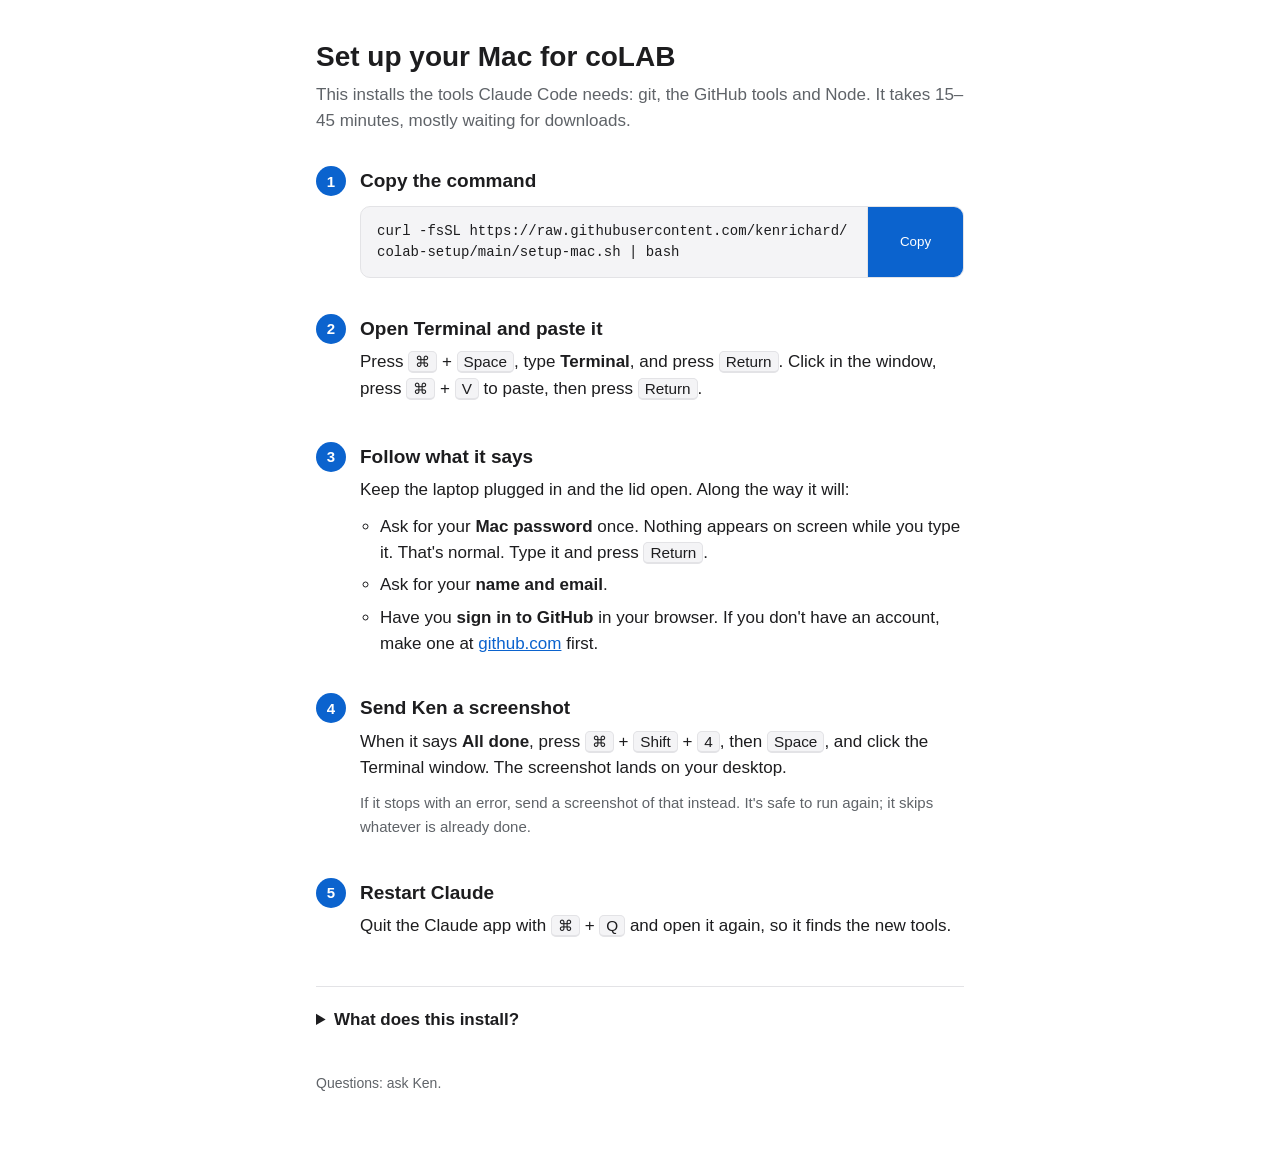
==== index.html @ afda1c3f "Add setup page with a copy button Served by GitHub Pages at kenrichard.github.io/colab-setup, so the" ====
<!doctype html>
<html lang="en">
<head>
<meta charset="utf-8">
<meta name="viewport" content="width=device-width, initial-scale=1">
<title>coLAB Mac Setup</title>
<style>
  :root {
    --bg: #ffffff; --fg: #1d1d1f; --muted: #5f6368; --line: #e3e3e6;
    --code-bg: #f4f4f6; --accent: #0b63ce; --accent-fg: #ffffff; --ok: #1a7f37;
  }
  @media (prefers-color-scheme: dark) {
    :root:not([data-theme="light"]) {
      --bg: #161618; --fg: #f2f2f4; --muted: #a1a1a8; --line: #2e2e33;
      --code-bg: #232327; --accent: #4c9bff; --accent-fg: #0b0b0c; --ok: #3fb950;
    }
  }
  * { box-sizing: border-box; }
  body {
    margin: 0; background: var(--bg); color: var(--fg);
    font: 17px/1.55 -apple-system, BlinkMacSystemFont, "Segoe UI", Helvetica, Arial, sans-serif;
  }
  main { max-width: 680px; margin: 0 auto; padding: 40px 16px 64px; }
  h1 { font-size: 28px; line-height: 1.2; margin: 0 0 8px; }
  .lede { color: var(--muted); margin: 0 0 32px; }
  ol.steps { list-style: none; counter-reset: step; padding: 0; margin: 0; }
  ol.steps > li {
    counter-increment: step; position: relative;
    padding: 0 0 28px 44px; margin: 0;
  }
  ol.steps > li::before {
    content: counter(step); position: absolute; left: 0; top: 0;
    width: 30px; height: 30px; border-radius: 50%;
    background: var(--accent); color: var(--accent-fg);
    font-weight: 600; font-size: 15px; display: grid; place-items: center;
  }
  h2 { font-size: 19px; margin: 2px 0 6px; }
  p { margin: 0 0 10px; }
  ul { margin: 6px 0 0; padding-left: 20px; }
  li li { margin-bottom: 6px; }
  kbd {
    font: inherit; font-size: 0.9em; padding: 1px 6px;
    border: 1px solid var(--line); border-bottom-width: 2px; border-radius: 5px;
    background: var(--code-bg);
  }
  .command {
    display: flex; align-items: stretch; gap: 0; margin: 10px 0 6px;
    border: 1px solid var(--line); border-radius: 10px; overflow: hidden;
    background: var(--code-bg);
  }
  .command code {
    flex: 1; min-width: 0; padding: 14px 16px;
    font: 14px/1.5 ui-monospace, SFMono-Regular, Menlo, monospace;
    word-break: break-all;
  }
  .command button {
    flex: none; border: 0; border-left: 1px solid var(--line);
    background: var(--accent); color: var(--accent-fg);
    font: 600 15px/1 inherit; font-family: inherit; padding: 0 20px; cursor: pointer;
    min-width: 96px;
  }
  .command button.copied { background: var(--ok); }
  .note { color: var(--muted); font-size: 15px; }
  details { margin-top: 8px; border-top: 1px solid var(--line); padding-top: 20px; }
  summary { cursor: pointer; font-weight: 600; }
  footer { color: var(--muted); font-size: 14px; margin-top: 40px; }
  a { color: var(--accent); }
</style>
</head>
<body>
<main>
  <h1>Set up your Mac for coLAB</h1>
  <p class="lede">This installs the tools Claude Code needs: git, the GitHub tools and Node. It takes 15–45 minutes, mostly waiting for downloads.</p>

  <ol class="steps">
    <li>
      <h2>Copy the command</h2>
      <div class="command">
        <code id="cmd">curl -fsSL https://raw.githubusercontent.com/kenrichard/colab-setup/main/setup-mac.sh | bash</code>
        <button type="button" id="copy">Copy</button>
      </div>
    </li>

    <li>
      <h2>Open Terminal and paste it</h2>
      <p>Press <kbd>⌘</kbd> + <kbd>Space</kbd>, type <strong>Terminal</strong>, and press <kbd>Return</kbd>. Click in the window, press <kbd>⌘</kbd> + <kbd>V</kbd> to paste, then press <kbd>Return</kbd>.</p>
    </li>

    <li>
      <h2>Follow what it says</h2>
      <p>Keep the laptop plugged in and the lid open. Along the way it will:</p>
      <ul>
        <li>Ask for your <strong>Mac password</strong> once. Nothing appears on screen while you type it. That's normal. Type it and press <kbd>Return</kbd>.</li>
        <li>Ask for your <strong>name and email</strong>.</li>
        <li>Have you <strong>sign in to GitHub</strong> in your browser. If you don't have an account, make one at <a href="https://github.com/signup">github.com</a> first.</li>
      </ul>
    </li>

    <li>
      <h2>Send Ken a screenshot</h2>
      <p>When it says <strong>All done</strong>, press <kbd>⌘</kbd> + <kbd>Shift</kbd> + <kbd>4</kbd>, then <kbd>Space</kbd>, and click the Terminal window. The screenshot lands on your desktop.</p>
      <p class="note">If it stops with an error, send a screenshot of that instead. It's safe to run again; it skips whatever is already done.</p>
    </li>

    <li>
      <h2>Restart Claude</h2>
      <p>Quit the Claude app with <kbd>⌘</kbd> + <kbd>Q</kbd> and open it again, so it finds the new tools.</p>
    </li>
  </ol>

  <details>
    <summary>What does this install?</summary>
    <p style="margin-top:10px"><strong>Git</strong> keeps a history of every change to the code and makes it possible to undo changes. <strong>GitHub</strong> is the website where the coLAB code is shared. Claude Code needs both.</p>
    <p>In order, the script installs Apple's Command Line Tools (which include git), Homebrew (which installs the rest), the GitHub command-line tool, and Node. Then it records your name for git and signs you in to GitHub.</p>
    <p>You can <a href="https://github.com/kenrichard/colab-setup/blob/main/setup-mac.sh">read the script</a> before running it.</p>
  </details>

  <footer>Questions: ask Ken.</footer>
</main>
<script>
  const button = document.getElementById('copy');
  const text = document.getElementById('cmd').textContent;
  button.addEventListener('click', async () => {
    try {
      await navigator.clipboard.writeText(text);
    } catch {
      // Older browsers: select the text so ⌘C copies it.
      const range = document.createRange();
      range.selectNodeContents(document.getElementById('cmd'));
      const selection = window.getSelection();
      selection.removeAllRanges();
      selection.addRange(range);
      button.textContent = 'Press ⌘C';
      return;
    }
    button.textContent = 'Copied';
    button.classList.add('copied');
    setTimeout(() => { button.textContent = 'Copy'; button.classList.remove('copied'); }, 2000);
  });
</script>
</body>
</html>
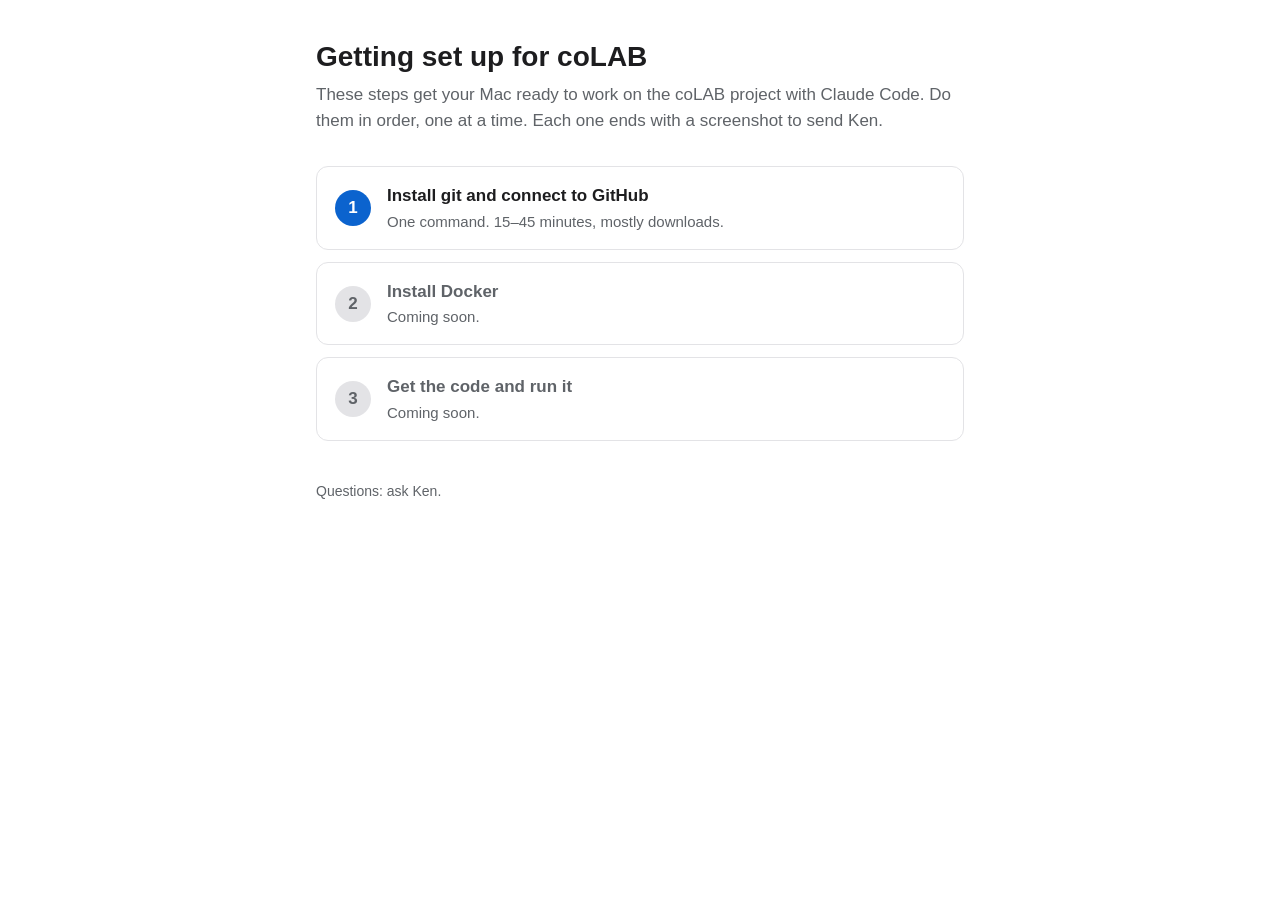
==== commit c8c5d86f: "Turn the page into an index of numbered parts Part 1 (git and GitHub) moves to 1-git/. Styles and th" ====
--- a/index.html
+++ b/index.html
@@ -3,140 +3,45 @@
 <head>
 <meta charset="utf-8">
 <meta name="viewport" content="width=device-width, initial-scale=1">
-<title>coLAB Mac Setup</title>
-<style>
-  :root {
-    --bg: #ffffff; --fg: #1d1d1f; --muted: #5f6368; --line: #e3e3e6;
-    --code-bg: #f4f4f6; --accent: #0b63ce; --accent-fg: #ffffff; --ok: #1a7f37;
-  }
-  @media (prefers-color-scheme: dark) {
-    :root:not([data-theme="light"]) {
-      --bg: #161618; --fg: #f2f2f4; --muted: #a1a1a8; --line: #2e2e33;
-      --code-bg: #232327; --accent: #4c9bff; --accent-fg: #0b0b0c; --ok: #3fb950;
-    }
-  }
-  * { box-sizing: border-box; }
-  body {
-    margin: 0; background: var(--bg); color: var(--fg);
-    font: 17px/1.55 -apple-system, BlinkMacSystemFont, "Segoe UI", Helvetica, Arial, sans-serif;
-  }
-  main { max-width: 680px; margin: 0 auto; padding: 40px 16px 64px; }
-  h1 { font-size: 28px; line-height: 1.2; margin: 0 0 8px; }
-  .lede { color: var(--muted); margin: 0 0 32px; }
-  ol.steps { list-style: none; counter-reset: step; padding: 0; margin: 0; }
-  ol.steps > li {
-    counter-increment: step; position: relative;
-    padding: 0 0 28px 44px; margin: 0;
-  }
-  ol.steps > li::before {
-    content: counter(step); position: absolute; left: 0; top: 0;
-    width: 30px; height: 30px; border-radius: 50%;
-    background: var(--accent); color: var(--accent-fg);
-    font-weight: 600; font-size: 15px; display: grid; place-items: center;
-  }
-  h2 { font-size: 19px; margin: 2px 0 6px; }
-  p { margin: 0 0 10px; }
-  ul { margin: 6px 0 0; padding-left: 20px; }
-  li li { margin-bottom: 6px; }
-  kbd {
-    font: inherit; font-size: 0.9em; padding: 1px 6px;
-    border: 1px solid var(--line); border-bottom-width: 2px; border-radius: 5px;
-    background: var(--code-bg);
-  }
-  .command {
-    display: flex; align-items: stretch; gap: 0; margin: 10px 0 6px;
-    border: 1px solid var(--line); border-radius: 10px; overflow: hidden;
-    background: var(--code-bg);
-  }
-  .command code {
-    flex: 1; min-width: 0; padding: 14px 16px;
-    font: 14px/1.5 ui-monospace, SFMono-Regular, Menlo, monospace;
-    word-break: break-all;
-  }
-  .command button {
-    flex: none; border: 0; border-left: 1px solid var(--line);
-    background: var(--accent); color: var(--accent-fg);
-    font: 600 15px/1 inherit; font-family: inherit; padding: 0 20px; cursor: pointer;
-    min-width: 96px;
-  }
-  .command button.copied { background: var(--ok); }
-  .note { color: var(--muted); font-size: 15px; }
-  details { margin-top: 8px; border-top: 1px solid var(--line); padding-top: 20px; }
-  summary { cursor: pointer; font-weight: 600; }
-  footer { color: var(--muted); font-size: 14px; margin-top: 40px; }
-  a { color: var(--accent); }
-</style>
+<title>coLAB Setup Steps</title>
+<link rel="stylesheet" href="style.css">
 </head>
 <body>
 <main>
-  <h1>Set up your Mac for coLAB</h1>
-  <p class="lede">This installs the tools Claude Code needs: git, the GitHub tools and Node. It takes 15–45 minutes, mostly waiting for downloads.</p>
+  <h1>Getting set up for coLAB</h1>
+  <p class="lede">These steps get your Mac ready to work on the coLAB project with Claude Code. Do them in order, one at a time. Each one ends with a screenshot to send Ken.</p>
 
-  <ol class="steps">
+  <ol class="parts">
     <li>
-      <h2>Copy the command</h2>
-      <div class="command">
-        <code id="cmd">curl -fsSL https://raw.githubusercontent.com/kenrichard/colab-setup/main/setup-mac.sh | bash</code>
-        <button type="button" id="copy">Copy</button>
+      <a href="1-git/">
+        <span class="num">1</span>
+        <span>
+          <span class="title">Install git and connect to GitHub</span>
+          <span class="desc">One command. 15–45 minutes, mostly downloads.</span>
+        </span>
+      </a>
+    </li>
+    <li>
+      <div class="soon">
+        <span class="num">2</span>
+        <span>
+          <span class="title">Install Docker</span>
+          <span class="desc">Coming soon.</span>
+        </span>
       </div>
     </li>
-
     <li>
-      <h2>Open Terminal and paste it</h2>
-      <p>Press <kbd>⌘</kbd> + <kbd>Space</kbd>, type <strong>Terminal</strong>, and press <kbd>Return</kbd>. Click in the window, press <kbd>⌘</kbd> + <kbd>V</kbd> to paste, then press <kbd>Return</kbd>.</p>
-    </li>
-
-    <li>
-      <h2>Follow what it says</h2>
-      <p>Keep the laptop plugged in and the lid open. Along the way it will:</p>
-      <ul>
-        <li>Ask for your <strong>Mac password</strong> once. Nothing appears on screen while you type it. That's normal. Type it and press <kbd>Return</kbd>.</li>
-        <li>Ask for your <strong>name and email</strong>.</li>
-        <li>Have you <strong>sign in to GitHub</strong> in your browser. If you don't have an account, make one at <a href="https://github.com/signup">github.com</a> first.</li>
-      </ul>
-    </li>
-
-    <li>
-      <h2>Send Ken a screenshot</h2>
-      <p>When it says <strong>All done</strong>, press <kbd>⌘</kbd> + <kbd>Shift</kbd> + <kbd>4</kbd>, then <kbd>Space</kbd>, and click the Terminal window. The screenshot lands on your desktop.</p>
-      <p class="note">If it stops with an error, send a screenshot of that instead. It's safe to run again; it skips whatever is already done.</p>
-    </li>
-
-    <li>
-      <h2>Restart Claude</h2>
-      <p>Quit the Claude app with <kbd>⌘</kbd> + <kbd>Q</kbd> and open it again, so it finds the new tools.</p>
+      <div class="soon">
+        <span class="num">3</span>
+        <span>
+          <span class="title">Get the code and run it</span>
+          <span class="desc">Coming soon.</span>
+        </span>
+      </div>
     </li>
   </ol>
 
-  <details>
-    <summary>What does this install?</summary>
-    <p style="margin-top:10px"><strong>Git</strong> keeps a history of every change to the code and makes it possible to undo changes. <strong>GitHub</strong> is the website where the coLAB code is shared. Claude Code needs both.</p>
-    <p>In order, the script installs Apple's Command Line Tools (which include git), Homebrew (which installs the rest), the GitHub command-line tool, and Node. Then it records your name for git and signs you in to GitHub.</p>
-    <p>You can <a href="https://github.com/kenrichard/colab-setup/blob/main/setup-mac.sh">read the script</a> before running it.</p>
-  </details>
-
   <footer>Questions: ask Ken.</footer>
 </main>
-<script>
-  const button = document.getElementById('copy');
-  const text = document.getElementById('cmd').textContent;
-  button.addEventListener('click', async () => {
-    try {
-      await navigator.clipboard.writeText(text);
-    } catch {
-      // Older browsers: select the text so ⌘C copies it.
-      const range = document.createRange();
-      range.selectNodeContents(document.getElementById('cmd'));
-      const selection = window.getSelection();
-      selection.removeAllRanges();
-      selection.addRange(range);
-      button.textContent = 'Press ⌘C';
-      return;
-    }
-    button.textContent = 'Copied';
-    button.classList.add('copied');
-    setTimeout(() => { button.textContent = 'Copy'; button.classList.remove('copied'); }, 2000);
-  });
-</script>
 </body>
 </html>
--- a/style.css
+++ b/style.css
@@ -0,0 +1,77 @@
+:root {
+  --bg: #ffffff; --fg: #1d1d1f; --muted: #5f6368; --line: #e3e3e6;
+  --code-bg: #f4f4f6; --accent: #0b63ce; --accent-fg: #ffffff; --ok: #1a7f37;
+}
+@media (prefers-color-scheme: dark) {
+  :root:not([data-theme="light"]) {
+    --bg: #161618; --fg: #f2f2f4; --muted: #a1a1a8; --line: #2e2e33;
+    --code-bg: #232327; --accent: #4c9bff; --accent-fg: #0b0b0c; --ok: #3fb950;
+  }
+}
+* { box-sizing: border-box; }
+body {
+  margin: 0; background: var(--bg); color: var(--fg);
+  font: 17px/1.55 -apple-system, BlinkMacSystemFont, "Segoe UI", Helvetica, Arial, sans-serif;
+}
+main { max-width: 680px; margin: 0 auto; padding: 40px 16px 64px; }
+h1 { font-size: 28px; line-height: 1.2; margin: 0 0 8px; }
+.lede { color: var(--muted); margin: 0 0 32px; }
+ol.steps { list-style: none; counter-reset: step; padding: 0; margin: 0; }
+ol.steps > li {
+  counter-increment: step; position: relative;
+  padding: 0 0 28px 44px; margin: 0;
+}
+ol.steps > li::before {
+  content: counter(step); position: absolute; left: 0; top: 0;
+  width: 30px; height: 30px; border-radius: 50%;
+  background: var(--accent); color: var(--accent-fg);
+  font-weight: 600; font-size: 15px; display: grid; place-items: center;
+}
+h2 { font-size: 19px; margin: 2px 0 6px; }
+p { margin: 0 0 10px; }
+ul { margin: 6px 0 0; padding-left: 20px; }
+li li { margin-bottom: 6px; }
+kbd {
+  font: inherit; font-size: 0.9em; padding: 1px 6px;
+  border: 1px solid var(--line); border-bottom-width: 2px; border-radius: 5px;
+  background: var(--code-bg);
+}
+.command {
+  display: flex; align-items: stretch; gap: 0; margin: 10px 0 6px;
+  border: 1px solid var(--line); border-radius: 10px; overflow: hidden;
+  background: var(--code-bg);
+}
+.command code {
+  flex: 1; min-width: 0; padding: 14px 16px;
+  font: 14px/1.5 ui-monospace, SFMono-Regular, Menlo, monospace;
+  word-break: break-all;
+}
+.command button {
+  flex: none; border: 0; border-left: 1px solid var(--line);
+  background: var(--accent); color: var(--accent-fg);
+  font: 600 15px/1 inherit; font-family: inherit; padding: 0 20px; cursor: pointer;
+  min-width: 96px;
+}
+.command button.copied { background: var(--ok); }
+.note { color: var(--muted); font-size: 15px; }
+details { margin-top: 8px; border-top: 1px solid var(--line); padding-top: 20px; }
+summary { cursor: pointer; font-weight: 600; }
+footer { color: var(--muted); font-size: 14px; margin-top: 40px; }
+a { color: var(--accent); }
+.back { display: inline-block; margin-bottom: 20px; font-size: 15px; text-decoration: none; }
+.back:hover { text-decoration: underline; }
+.part-label { color: var(--muted); font-size: 14px; font-weight: 600; text-transform: uppercase; letter-spacing: 0.04em; margin: 0 0 4px; }
+.parts { list-style: none; padding: 0; margin: 0; display: grid; gap: 12px; }
+.parts a, .parts .soon {
+  display: flex; gap: 16px; align-items: center; padding: 16px 18px;
+  border: 1px solid var(--line); border-radius: 12px; text-decoration: none; color: var(--fg);
+}
+.parts a:hover { border-color: var(--accent); }
+.parts .num {
+  flex: none; width: 36px; height: 36px; border-radius: 50%; display: grid; place-items: center;
+  background: var(--accent); color: var(--accent-fg); font-weight: 600;
+}
+.parts .soon { color: var(--muted); }
+.parts .soon .num { background: var(--line); color: var(--muted); }
+.parts .title { font-weight: 600; display: block; }
+.parts .desc { font-size: 15px; color: var(--muted); display: block; }
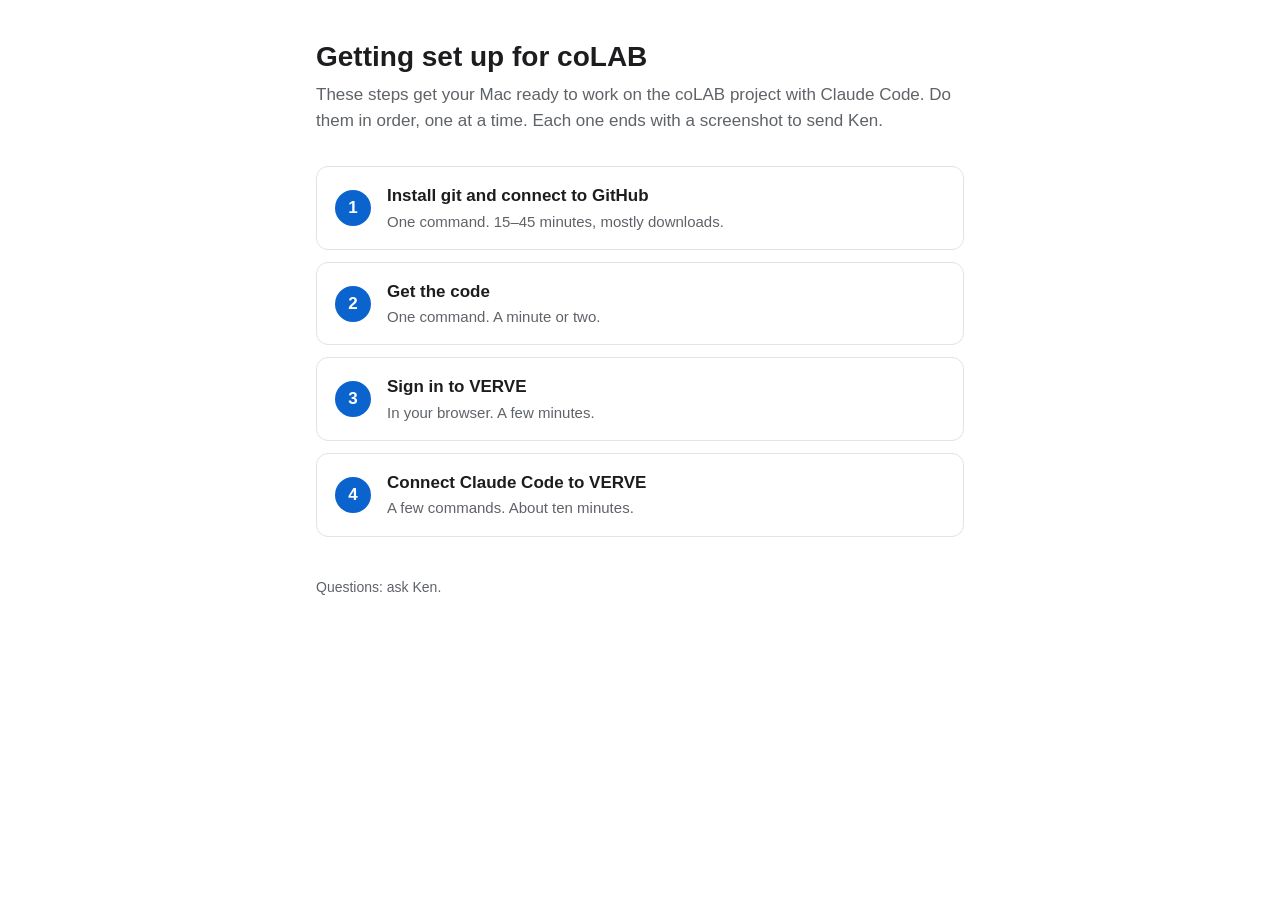
==== commit f5832e77: "Add parts 2-4: get the code, sign in, connect Claude Code Part 2 adds get-code.sh, which clones verv" ====
--- a/index.html
+++ b/index.html
@@ -22,22 +22,31 @@
       </a>
     </li>
     <li>
-      <div class="soon">
+      <a href="2-code/">
         <span class="num">2</span>
         <span>
-          <span class="title">Install Docker</span>
-          <span class="desc">Coming soon.</span>
+          <span class="title">Get the code</span>
+          <span class="desc">One command. A minute or two.</span>
         </span>
-      </div>
+      </a>
     </li>
     <li>
-      <div class="soon">
+      <a href="3-sign-in/">
         <span class="num">3</span>
         <span>
-          <span class="title">Get the code and run it</span>
-          <span class="desc">Coming soon.</span>
+          <span class="title">Sign in to VERVE</span>
+          <span class="desc">In your browser. A few minutes.</span>
         </span>
-      </div>
+      </a>
+    </li>
+    <li>
+      <a href="4-mcp/">
+        <span class="num">4</span>
+        <span>
+          <span class="title">Connect Claude Code to VERVE</span>
+          <span class="desc">A few commands. About ten minutes.</span>
+        </span>
+      </a>
     </li>
   </ol>
 
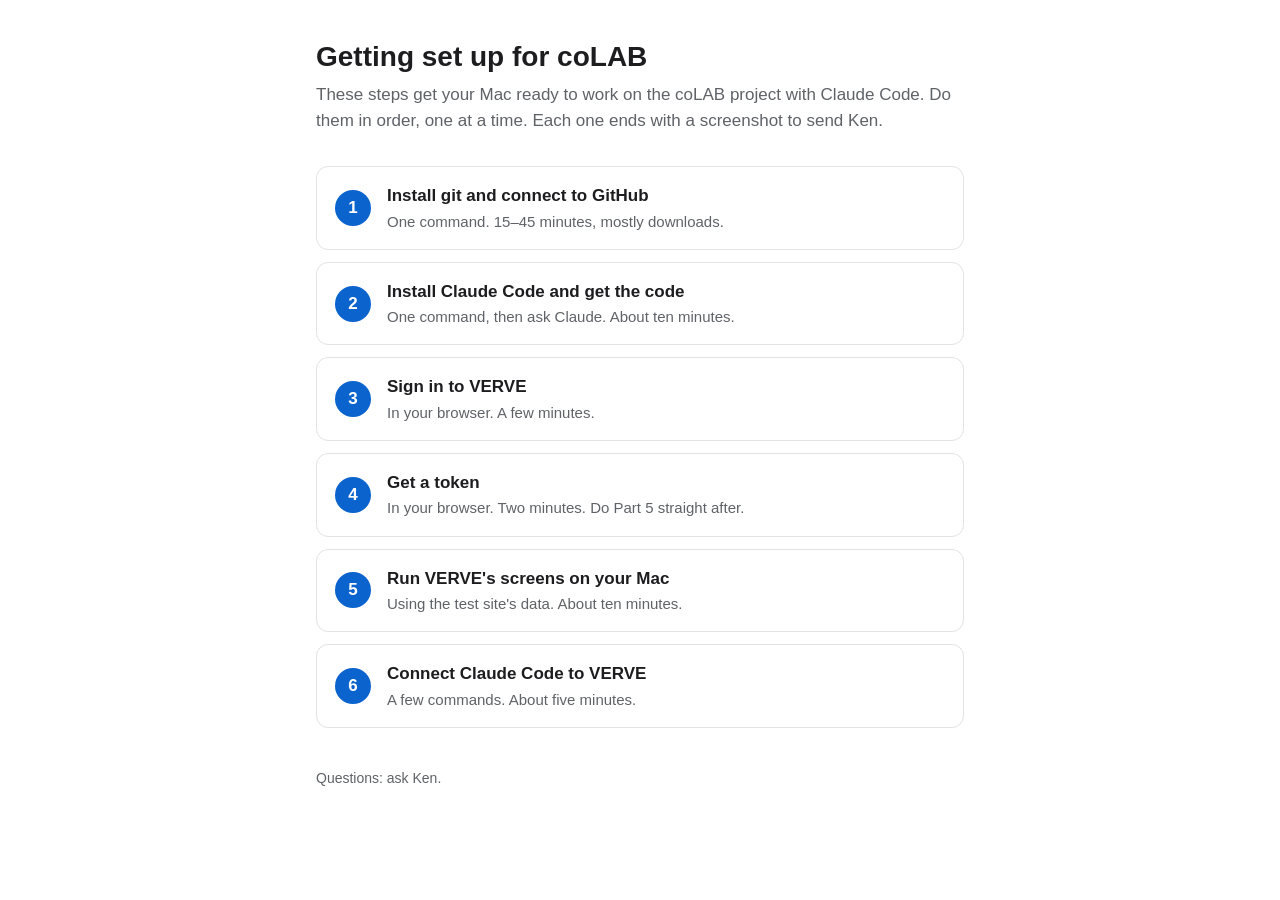
==== commit 5b5dbecb: "Claude Code gets the code; add token and local UI parts Part 2 now installs Claude Code and has it c" ====
--- a/index.html
+++ b/index.html
@@ -25,8 +25,8 @@
       <a href="2-code/">
         <span class="num">2</span>
         <span>
-          <span class="title">Get the code</span>
-          <span class="desc">One command. A minute or two.</span>
+          <span class="title">Install Claude Code and get the code</span>
+          <span class="desc">One command, then ask Claude. About ten minutes.</span>
         </span>
       </a>
     </li>
@@ -40,11 +40,29 @@
       </a>
     </li>
     <li>
-      <a href="4-mcp/">
+      <a href="4-token/">
         <span class="num">4</span>
         <span>
+          <span class="title">Get a token</span>
+          <span class="desc">In your browser. Two minutes. Do Part 5 straight after.</span>
+        </span>
+      </a>
+    </li>
+    <li>
+      <a href="5-run-ui/">
+        <span class="num">5</span>
+        <span>
+          <span class="title">Run VERVE's screens on your Mac</span>
+          <span class="desc">Using the test site's data. About ten minutes.</span>
+        </span>
+      </a>
+    </li>
+    <li>
+      <a href="6-mcp/">
+        <span class="num">6</span>
+        <span>
           <span class="title">Connect Claude Code to VERVE</span>
-          <span class="desc">A few commands. About ten minutes.</span>
+          <span class="desc">A few commands. About five minutes.</span>
         </span>
       </a>
     </li>
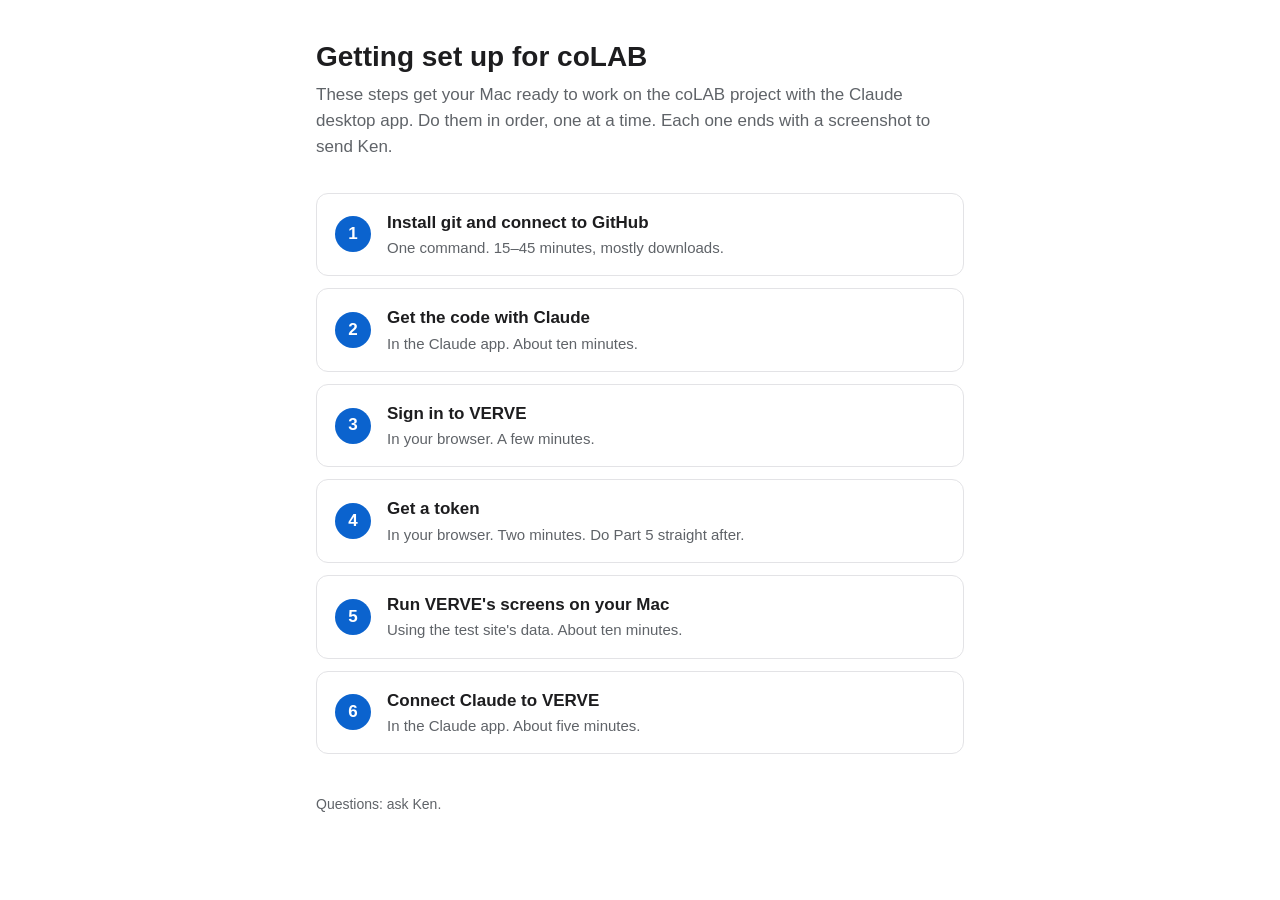
==== commit b9debde5: "Use the Claude desktop app for Parts 2, 5 and 6 Kate and Crystal most likely use the desktop app rat" ====
--- a/index.html
+++ b/index.html
@@ -9,7 +9,7 @@
 <body>
 <main>
   <h1>Getting set up for coLAB</h1>
-  <p class="lede">These steps get your Mac ready to work on the coLAB project with Claude Code. Do them in order, one at a time. Each one ends with a screenshot to send Ken.</p>
+  <p class="lede">These steps get your Mac ready to work on the coLAB project with the Claude desktop app. Do them in order, one at a time. Each one ends with a screenshot to send Ken.</p>
 
   <ol class="parts">
     <li>
@@ -25,8 +25,8 @@
       <a href="2-code/">
         <span class="num">2</span>
         <span>
-          <span class="title">Install Claude Code and get the code</span>
-          <span class="desc">One command, then ask Claude. About ten minutes.</span>
+          <span class="title">Get the code with Claude</span>
+          <span class="desc">In the Claude app. About ten minutes.</span>
         </span>
       </a>
     </li>
@@ -61,8 +61,8 @@
       <a href="6-mcp/">
         <span class="num">6</span>
         <span>
-          <span class="title">Connect Claude Code to VERVE</span>
-          <span class="desc">A few commands. About five minutes.</span>
+          <span class="title">Connect Claude to VERVE</span>
+          <span class="desc">In the Claude app. About five minutes.</span>
         </span>
       </a>
     </li>
